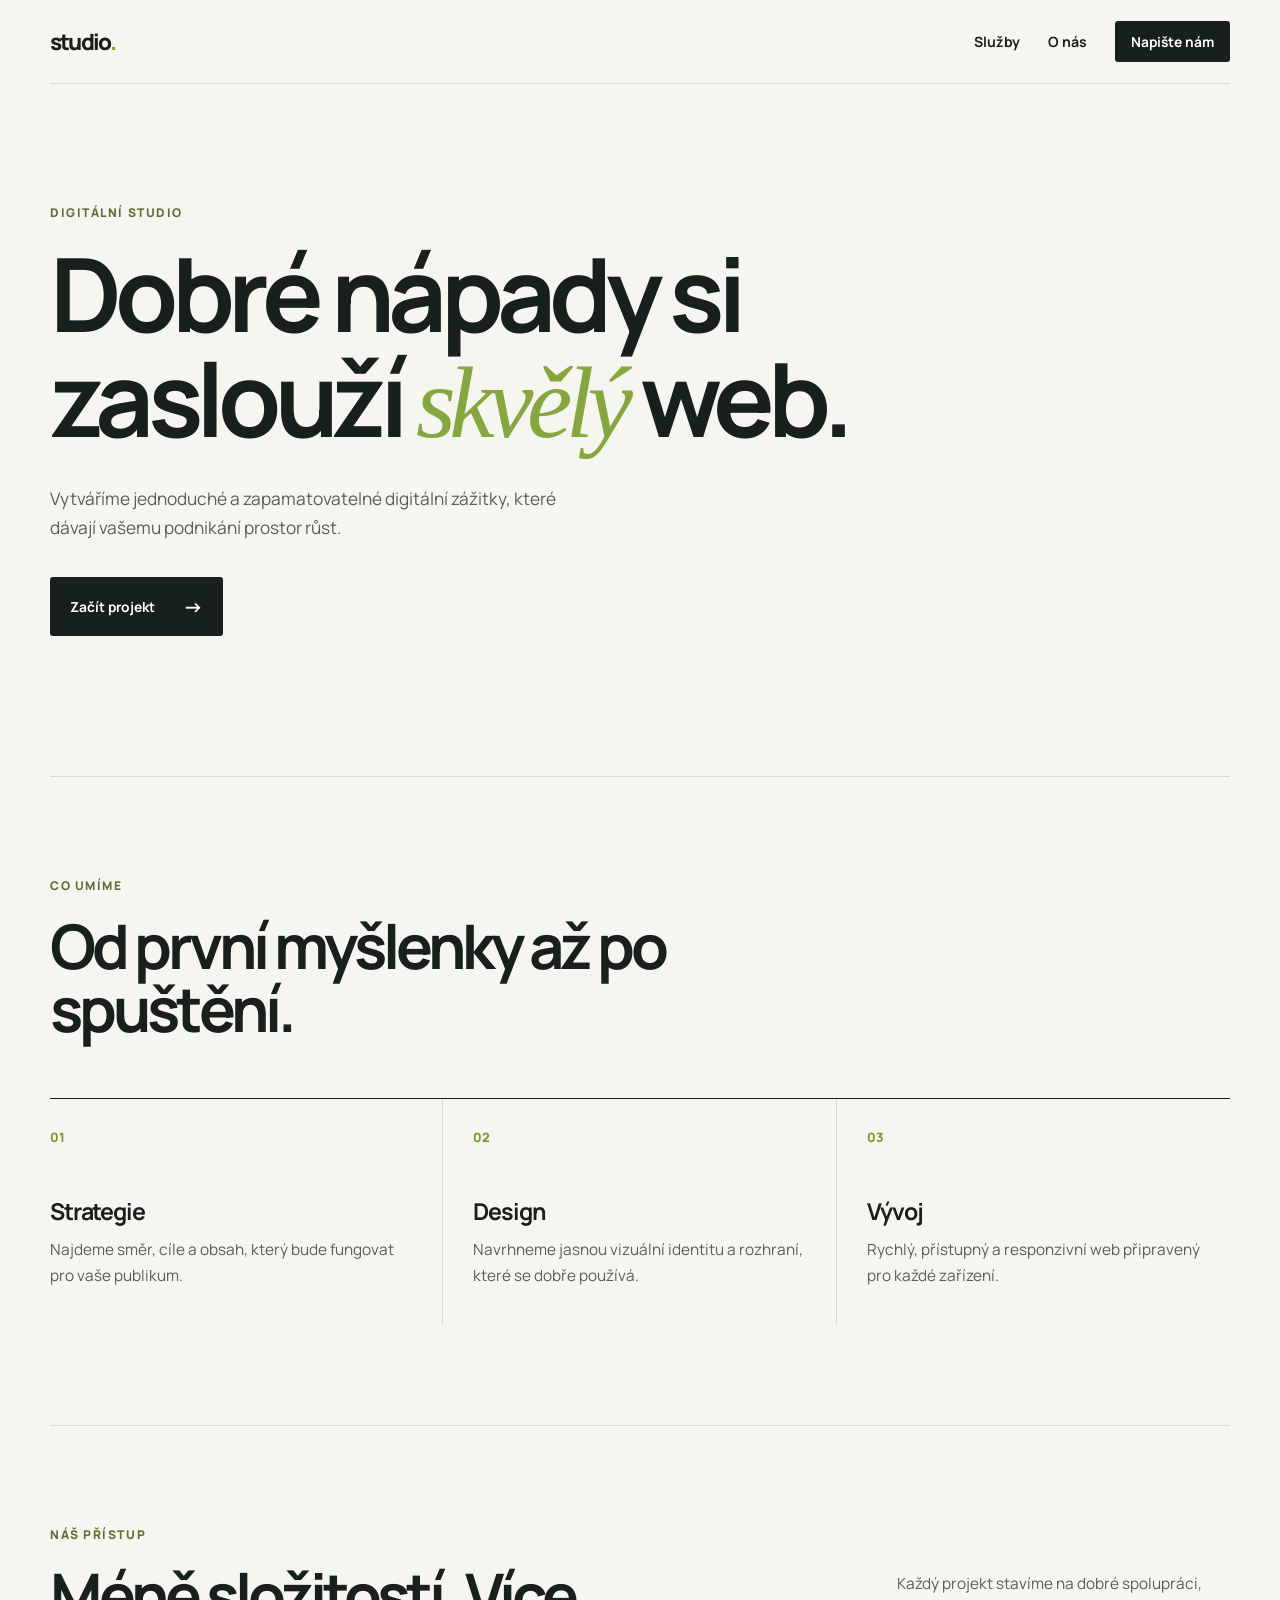
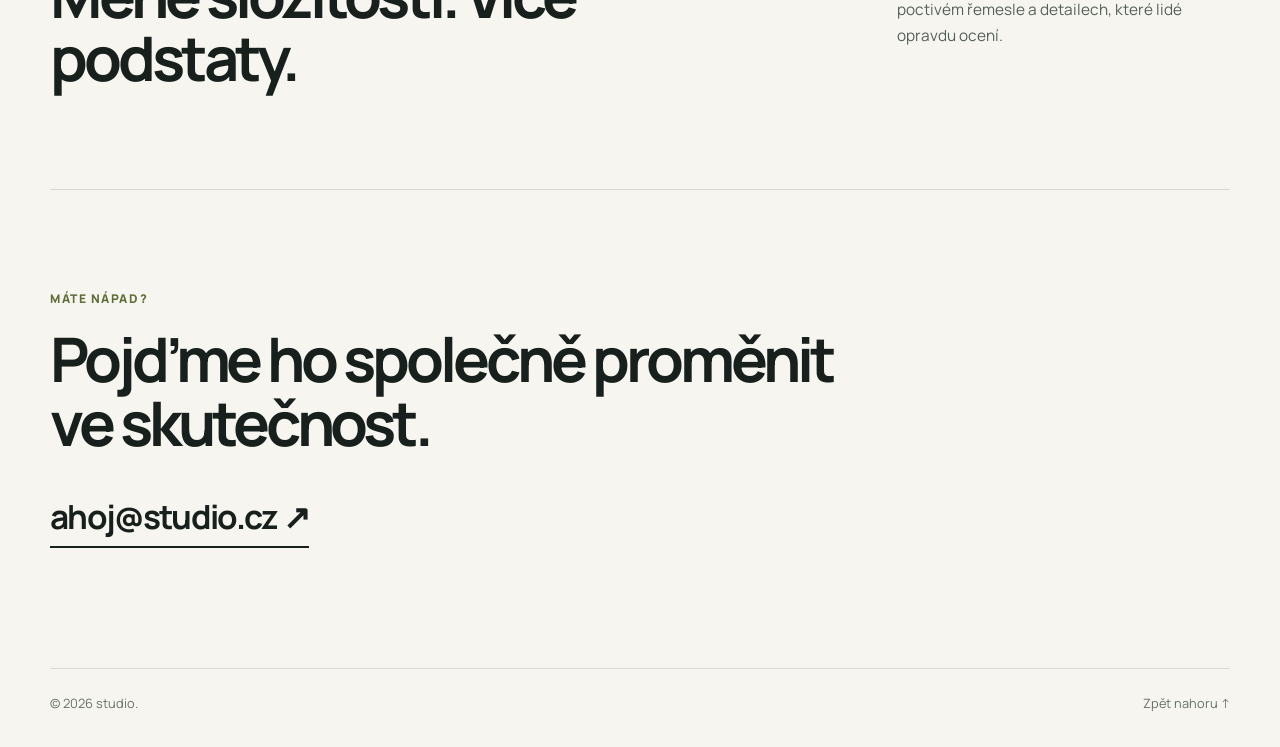
==== index.html @ eb2e9f05 "zacatek" ====
<!DOCTYPE html>
<html lang="cs">
  <head>
    <meta charset="UTF-8" />
    <meta name="viewport" content="width=device-width, initial-scale=1.0" />
    <meta name="description" content="Moderní webová prezentace." />
    <title>Moje stránka</title>
    <link rel="preconnect" href="https://fonts.googleapis.com" />
    <link rel="preconnect" href="https://fonts.gstatic.com" crossorigin />
    <link
      href="https://fonts.googleapis.com/css2?family=Manrope:wght@400;500;600;700;800&display=swap"
      rel="stylesheet"
    />
    <link rel="stylesheet" href="style.css" />
  </head>
  <body>
    <header class="header">
      <a class="logo" href="#uvod" aria-label="Moje stránka – úvod">studio<span>.</span></a>
      <button class="menu-button" type="button" aria-label="Otevřít menu" aria-expanded="false">
        <span></span><span></span>
      </button>
      <nav class="navigation" aria-label="Hlavní navigace">
        <a href="#sluzby">Služby</a>
        <a href="#o-nas">O nás</a>
        <a class="button button-small" href="#kontakt">Napište nám</a>
      </nav>
    </header>

    <main>
      <section class="hero" id="uvod">
        <p class="eyebrow">Digitální studio</p>
        <h1>Dobré nápady si zaslouží <em>skvělý</em> web.</h1>
        <p class="hero-text">Vytváříme jednoduché a zapamatovatelné digitální zážitky, které dávají vašemu podnikání prostor růst.</p>
        <a class="button" href="#kontakt">Začít projekt <span aria-hidden="true">→</span></a>
      </section>

      <section class="services section" id="sluzby">
        <div class="section-heading">
          <p class="eyebrow">Co umíme</p>
          <h2>Od první myšlenky až po spuštění.</h2>
        </div>
        <div class="service-grid">
          <article class="service-card"><span>01</span><h3>Strategie</h3><p>Najdeme směr, cíle a obsah, který bude fungovat pro vaše publikum.</p></article>
          <article class="service-card"><span>02</span><h3>Design</h3><p>Navrhneme jasnou vizuální identitu a rozhraní, které se dobře používá.</p></article>
          <article class="service-card"><span>03</span><h3>Vývoj</h3><p>Rychlý, přístupný a responzivní web připravený pro každé zařízení.</p></article>
        </div>
      </section>

      <section class="about section" id="o-nas">
        <div>
          <p class="eyebrow">Náš přístup</p>
          <h2>Méně složitostí. Více podstaty.</h2>
        </div>
        <p>Každý projekt stavíme na dobré spolupráci, poctivém řemesle a detailech, které lidé opravdu ocení.</p>
      </section>

      <section class="contact section" id="kontakt">
        <p class="eyebrow">Máte nápad?</p>
        <h2>Pojďme ho společně proměnit ve skutečnost.</h2>
        <a href="mailto:ahoj@studio.cz">ahoj@studio.cz <span aria-hidden="true">↗</span></a>
      </section>
    </main>

    <footer><span>© <span id="year"></span> studio.</span><a href="#uvod">Zpět nahoru ↑</a></footer>
    <script src="script.js"></script>
  </body>
</html>
---- style.css ----
:root { --ink:#17201d; --paper:#f7f5ef; --accent:#d8fb7c; --line:#d9d8d1; }
* { box-sizing:border-box; }
html { scroll-behavior:smooth; }
body { margin:0; background:var(--paper); color:var(--ink); font-family:Manrope,Arial,sans-serif; }
a { color:inherit; text-decoration:none; }
.header, main, footer { width:min(1180px, calc(100% - 48px)); margin:auto; }
.header { height:84px; display:flex; align-items:center; justify-content:space-between; border-bottom:1px solid var(--line); }
.logo { font-size:1.4rem; font-weight:800; letter-spacing:-.08em; }.logo span { color:#7fa526; }
.navigation { display:flex; align-items:center; gap:28px; font-size:.88rem; font-weight:700; }.navigation > a:not(.button):hover { opacity:.55; }
.button { background:var(--ink); color:white; display:inline-flex; align-items:center; gap:28px; padding:16px 20px; border-radius:3px; font-size:.86rem; font-weight:700; transition:transform .2s, background .2s; }.button:hover { transform:translateY(-2px); background:#35413d; }.button span { font-size:1.25rem; }.button-small { padding:11px 16px; }
.menu-button { display:none; border:0; background:transparent; padding:8px 0; }.menu-button span { display:block; width:24px; height:2px; background:var(--ink); margin:5px; }
.hero { padding:120px 0 140px; max-width:870px; }.eyebrow { margin:0 0 20px; color:#5d6d37; font-size:.75rem; font-weight:800; letter-spacing:.13em; text-transform:uppercase; }
h1,h2,h3,p { margin-top:0; } h1,h2 { letter-spacing:-.065em; line-height:1.03; } h1 { margin-bottom:28px; font-size:clamp(3.4rem, 8vw, 7.1rem); font-weight:700; } h1 em { color:#86a740; font-family:Georgia,serif; font-weight:400; } .hero-text { max-width:550px; margin-bottom:34px; font-size:1.08rem; line-height:1.7; color:#53605b; }
.section { padding:100px 0; border-top:1px solid var(--line); } h2 { font-size:clamp(2.25rem, 4.8vw, 4.7rem); margin-bottom:0; }.section-heading { max-width:700px; margin-bottom:58px; }
.service-grid { display:grid; grid-template-columns:repeat(3,1fr); border-top:1px solid var(--ink); }.service-card { padding:26px 30px 20px 0; min-height:220px; border-right:1px solid var(--line); }.service-card:not(:first-child) { padding-left:30px; }.service-card:last-child { border-right:0; }.service-card span { color:#78992f; font-weight:800; font-size:.8rem; }.service-card h3 { font-size:1.45rem; letter-spacing:-.05em; margin:48px 0 10px; }.service-card p,.about > p { color:#53605b; line-height:1.7; font-size:.96rem; }
.about { display:grid; grid-template-columns:1.4fr .6fr; gap:70px; }.about > p { margin:45px 0 0; }
.contact { padding-bottom:120px; }.contact h2 { max-width:840px; margin-bottom:40px; }.contact a { display:inline-block; border-bottom:2px solid var(--ink); padding-bottom:7px; font-size:clamp(1.3rem, 2.6vw, 2.2rem); font-weight:700; letter-spacing:-.05em; }.contact a:hover { color:#78992f; border-color:#78992f; }
footer { display:flex; justify-content:space-between; padding:25px 0 35px; border-top:1px solid var(--line); font-size:.8rem; color:#66706c; } footer a:hover { color:var(--ink); }
@media (max-width:700px) { .header,main,footer { width:min(100% - 32px, 1180px); }.header { height:70px; }.menu-button { display:block; position:relative; z-index:2; }.navigation { position:absolute; inset:0; background:var(--paper); display:none; flex-direction:column; justify-content:center; gap:30px; font-size:1.3rem; }.navigation.is-open { display:flex; }.hero { padding:82px 0 96px; }.section { padding:70px 0; }.service-grid,.about { grid-template-columns:1fr; gap:0; }.service-card,.service-card:not(:first-child) { min-height:auto; padding:25px 0; border-right:0; border-bottom:1px solid var(--line); }.service-card h3 { margin:25px 0 8px; }.about > p { margin:35px 0 0; }.contact { padding-bottom:85px; } }
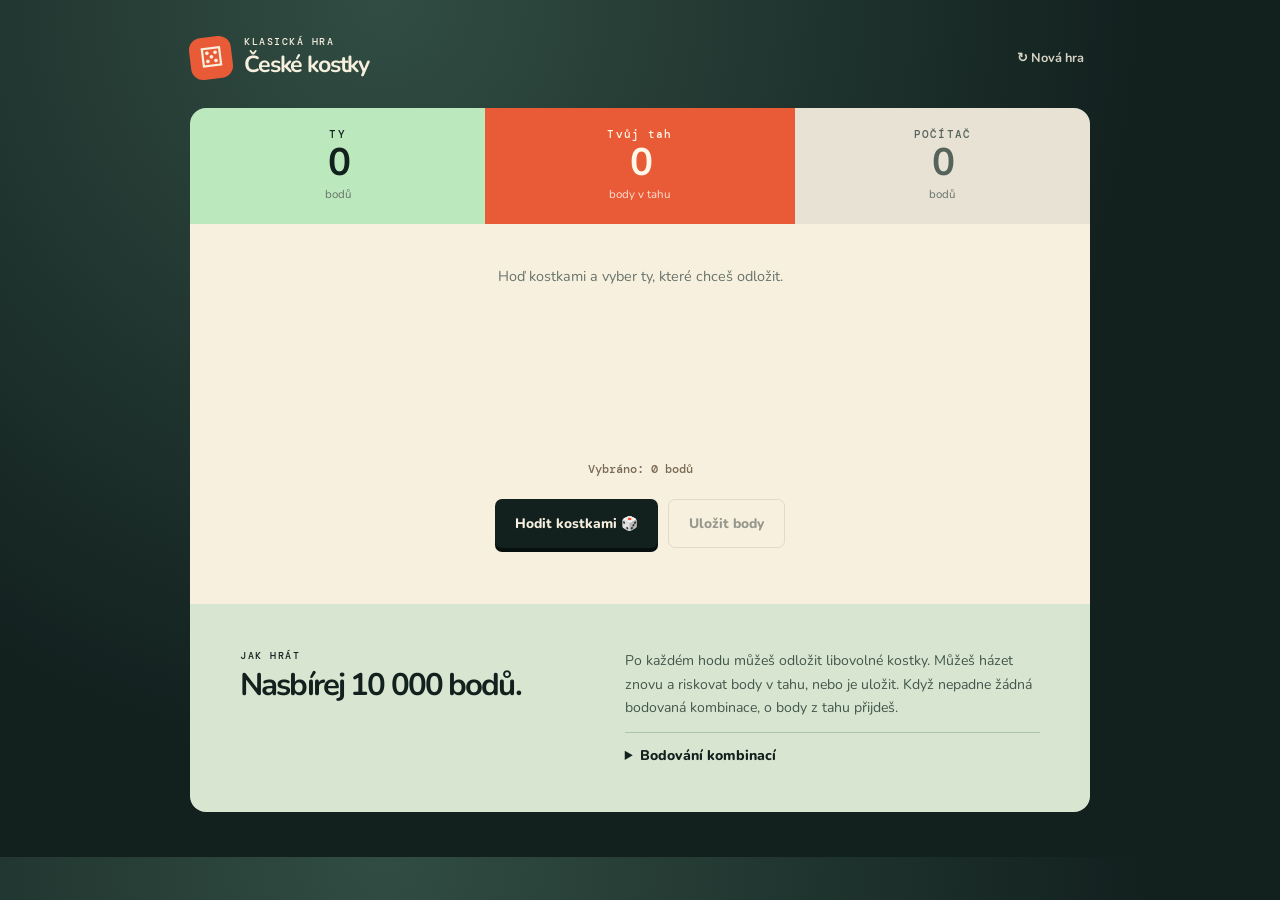
==== commit c48ceedb: "kostky" ====
--- a/index.html
+++ b/index.html
@@ -3,65 +3,42 @@
   <head>
     <meta charset="UTF-8" />
     <meta name="viewport" content="width=device-width, initial-scale=1.0" />
-    <meta name="description" content="Moderní webová prezentace." />
-    <title>Moje stránka</title>
+    <meta name="description" content="České kostky – klasická hra Jedničky a pětky." />
+    <title>České kostky</title>
     <link rel="preconnect" href="https://fonts.googleapis.com" />
     <link rel="preconnect" href="https://fonts.gstatic.com" crossorigin />
-    <link
-      href="https://fonts.googleapis.com/css2?family=Manrope:wght@400;500;600;700;800&display=swap"
-      rel="stylesheet"
-    />
+    <link href="https://fonts.googleapis.com/css2?family=DM+Mono:wght@400;500&family=Nunito:wght@600;700;800;900&display=swap" rel="stylesheet" />
     <link rel="stylesheet" href="style.css" />
   </head>
   <body>
-    <header class="header">
-      <a class="logo" href="#uvod" aria-label="Moje stránka – úvod">studio<span>.</span></a>
-      <button class="menu-button" type="button" aria-label="Otevřít menu" aria-expanded="false">
-        <span></span><span></span>
-      </button>
-      <nav class="navigation" aria-label="Hlavní navigace">
-        <a href="#sluzby">Služby</a>
-        <a href="#o-nas">O nás</a>
-        <a class="button button-small" href="#kontakt">Napište nám</a>
-      </nav>
-    </header>
+    <main class="game-shell">
+      <header>
+        <div class="brand"><span class="die-mini">⚄</span><div><p>KLASICKÁ HRA</p><h1>České kostky</h1></div></div>
+        <button id="new-game" class="text-button" type="button">↻ Nová hra</button>
+      </header>
 
-    <main>
-      <section class="hero" id="uvod">
-        <p class="eyebrow">Digitální studio</p>
-        <h1>Dobré nápady si zaslouží <em>skvělý</em> web.</h1>
-        <p class="hero-text">Vytváříme jednoduché a zapamatovatelné digitální zážitky, které dávají vašemu podnikání prostor růst.</p>
-        <a class="button" href="#kontakt">Začít projekt <span aria-hidden="true">→</span></a>
+      <section class="scoreboard" aria-label="Skóre hry">
+        <div class="score-card player-card active" id="human-card"><span>TY</span><strong id="human-score">0</strong><small>bodů</small></div>
+        <div class="turn-status"><span id="turn-label">Tvůj tah</span><b id="round-score">0</b><small>body v tahu</small></div>
+        <div class="score-card computer-card" id="computer-card"><span>POČÍTAČ</span><strong id="computer-score">0</strong><small>bodů</small></div>
       </section>
 
-      <section class="services section" id="sluzby">
-        <div class="section-heading">
-          <p class="eyebrow">Co umíme</p>
-          <h2>Od první myšlenky až po spuštění.</h2>
-        </div>
-        <div class="service-grid">
-          <article class="service-card"><span>01</span><h3>Strategie</h3><p>Najdeme směr, cíle a obsah, který bude fungovat pro vaše publikum.</p></article>
-          <article class="service-card"><span>02</span><h3>Design</h3><p>Navrhneme jasnou vizuální identitu a rozhraní, které se dobře používá.</p></article>
-          <article class="service-card"><span>03</span><h3>Vývoj</h3><p>Rychlý, přístupný a responzivní web připravený pro každé zařízení.</p></article>
+      <section class="board" aria-live="polite">
+        <p class="hint" id="hint">Hoď kostkami a vyber ty, které chceš odložit.</p>
+        <div class="dice-area" id="dice-area" aria-label="Hrací kostky"></div>
+        <p class="selection-info" id="selection-info">Vybráno: 0 bodů</p>
+        <div class="actions">
+          <button class="primary-button" id="roll-button" type="button">Hodit kostkami <span>🎲</span></button>
+          <button class="secondary-button" id="bank-button" type="button" disabled>Uložit body</button>
         </div>
       </section>
 
-      <section class="about section" id="o-nas">
-        <div>
-          <p class="eyebrow">Náš přístup</p>
-          <h2>Méně složitostí. Více podstaty.</h2>
-        </div>
-        <p>Každý projekt stavíme na dobré spolupráci, poctivém řemesle a detailech, které lidé opravdu ocení.</p>
-      </section>
-
-      <section class="contact section" id="kontakt">
-        <p class="eyebrow">Máte nápad?</p>
-        <h2>Pojďme ho společně proměnit ve skutečnost.</h2>
-        <a href="mailto:ahoj@studio.cz">ahoj@studio.cz <span aria-hidden="true">↗</span></a>
+      <section class="rules">
+        <div><p class="rules-label">JAK HRÁT</p><h2>Nasbírej 10 000 bodů.</h2></div>
+        <div class="rules-text"><p>Po každém hodu můžeš odložit libovolné kostky. Můžeš házet znovu a riskovat body v tahu, nebo je uložit. Když nepadne žádná bodovaná kombinace, o body z tahu přijdeš.</p><details><summary>Bodování kombinací</summary><ul><li>1 = 100 bodů · 5 = 50 bodů</li><li>Trojice: 1 = 1 000, ostatní čísla = hodnota × 100</li><li>Čtyři, pět a šest stejných kostek násobí trojici 2×, 3× a 4×</li><li>Tři páry = 750 · postupka 1–6 = 1 500 bodů</li></ul></details></div>
       </section>
     </main>
-
-    <footer><span>© <span id="year"></span> studio.</span><a href="#uvod">Zpět nahoru ↑</a></footer>
+    <div class="modal hidden" id="modal" role="dialog" aria-modal="true" aria-labelledby="modal-title"><div class="modal-content"><span class="trophy">🏆</span><h2 id="modal-title">Vyhráváš!</h2><p id="modal-text"></p><button class="primary-button" id="play-again" type="button">Hrát znovu</button></div></div>
     <script src="script.js"></script>
   </body>
 </html>
--- a/style.css
+++ b/style.css
@@ -1,19 +1,9 @@
-:root { --ink:#17201d; --paper:#f7f5ef; --accent:#d8fb7c; --line:#d9d8d1; }
-* { box-sizing:border-box; }
-html { scroll-behavior:smooth; }
-body { margin:0; background:var(--paper); color:var(--ink); font-family:Manrope,Arial,sans-serif; }
-a { color:inherit; text-decoration:none; }
-.header, main, footer { width:min(1180px, calc(100% - 48px)); margin:auto; }
-.header { height:84px; display:flex; align-items:center; justify-content:space-between; border-bottom:1px solid var(--line); }
-.logo { font-size:1.4rem; font-weight:800; letter-spacing:-.08em; }.logo span { color:#7fa526; }
-.navigation { display:flex; align-items:center; gap:28px; font-size:.88rem; font-weight:700; }.navigation > a:not(.button):hover { opacity:.55; }
-.button { background:var(--ink); color:white; display:inline-flex; align-items:center; gap:28px; padding:16px 20px; border-radius:3px; font-size:.86rem; font-weight:700; transition:transform .2s, background .2s; }.button:hover { transform:translateY(-2px); background:#35413d; }.button span { font-size:1.25rem; }.button-small { padding:11px 16px; }
-.menu-button { display:none; border:0; background:transparent; padding:8px 0; }.menu-button span { display:block; width:24px; height:2px; background:var(--ink); margin:5px; }
-.hero { padding:120px 0 140px; max-width:870px; }.eyebrow { margin:0 0 20px; color:#5d6d37; font-size:.75rem; font-weight:800; letter-spacing:.13em; text-transform:uppercase; }
-h1,h2,h3,p { margin-top:0; } h1,h2 { letter-spacing:-.065em; line-height:1.03; } h1 { margin-bottom:28px; font-size:clamp(3.4rem, 8vw, 7.1rem); font-weight:700; } h1 em { color:#86a740; font-family:Georgia,serif; font-weight:400; } .hero-text { max-width:550px; margin-bottom:34px; font-size:1.08rem; line-height:1.7; color:#53605b; }
-.section { padding:100px 0; border-top:1px solid var(--line); } h2 { font-size:clamp(2.25rem, 4.8vw, 4.7rem); margin-bottom:0; }.section-heading { max-width:700px; margin-bottom:58px; }
-.service-grid { display:grid; grid-template-columns:repeat(3,1fr); border-top:1px solid var(--ink); }.service-card { padding:26px 30px 20px 0; min-height:220px; border-right:1px solid var(--line); }.service-card:not(:first-child) { padding-left:30px; }.service-card:last-child { border-right:0; }.service-card span { color:#78992f; font-weight:800; font-size:.8rem; }.service-card h3 { font-size:1.45rem; letter-spacing:-.05em; margin:48px 0 10px; }.service-card p,.about > p { color:#53605b; line-height:1.7; font-size:.96rem; }
-.about { display:grid; grid-template-columns:1.4fr .6fr; gap:70px; }.about > p { margin:45px 0 0; }
-.contact { padding-bottom:120px; }.contact h2 { max-width:840px; margin-bottom:40px; }.contact a { display:inline-block; border-bottom:2px solid var(--ink); padding-bottom:7px; font-size:clamp(1.3rem, 2.6vw, 2.2rem); font-weight:700; letter-spacing:-.05em; }.contact a:hover { color:#78992f; border-color:#78992f; }
-footer { display:flex; justify-content:space-between; padding:25px 0 35px; border-top:1px solid var(--line); font-size:.8rem; color:#66706c; } footer a:hover { color:var(--ink); }
-@media (max-width:700px) { .header,main,footer { width:min(100% - 32px, 1180px); }.header { height:70px; }.menu-button { display:block; position:relative; z-index:2; }.navigation { position:absolute; inset:0; background:var(--paper); display:none; flex-direction:column; justify-content:center; gap:30px; font-size:1.3rem; }.navigation.is-open { display:flex; }.hero { padding:82px 0 96px; }.section { padding:70px 0; }.service-grid,.about { grid-template-columns:1fr; gap:0; }.service-card,.service-card:not(:first-child) { min-height:auto; padding:25px 0; border-right:0; border-bottom:1px solid var(--line); }.service-card h3 { margin:25px 0 8px; }.about > p { margin:35px 0 0; }.contact { padding-bottom:85px; } }
+:root { --navy:#12201e; --cream:#f7f0df; --orange:#e95b37; --gold:#ffcc4d; --mint:#bce8bd; --muted:#68736b; }
+* { box-sizing:border-box; } body { margin:0; min-width:320px; background:radial-gradient(circle at 30% 0%, #314d43 0, var(--navy) 48rem); color:var(--navy); font-family:Nunito, sans-serif; }
+.game-shell { width:min(100% - 32px, 900px); margin:0 auto; padding:35px 0 45px; } header { display:flex; justify-content:space-between; align-items:center; color:var(--cream); margin-bottom:28px; }.brand { display:flex; align-items:center; gap:12px; }.die-mini { display:grid; place-items:center; width:42px; height:42px; background:var(--orange); border-radius:12px; font-size:27px; transform:rotate(-7deg); }.brand p,.rules-label { margin:0; letter-spacing:.15em; font:500 .64rem "DM Mono",monospace; }.brand h1 { margin:1px 0 0; font-size:1.45rem; letter-spacing:-.05em; }.text-button { border:0; background:transparent; color:var(--cream); font:700 .8rem Nunito; cursor:pointer; opacity:.85; }.text-button:hover { opacity:1; }
+.scoreboard { display:grid; grid-template-columns:1fr 1.05fr 1fr; margin-top:8px; }.score-card,.turn-status { min-height:112px; padding:20px; text-align:center; }.score-card { background:#e8e2d5; color:#56635b; }.score-card:first-child { border-radius:16px 0 0 0; }.score-card:last-child { border-radius:0 16px 0 0; }.score-card.active { background:var(--mint); color:var(--navy); }.score-card span,.turn-status span { display:block; margin-bottom:3px; font:500 .66rem "DM Mono",monospace; letter-spacing:.11em; }.score-card strong { display:block; font-size:2.4rem; line-height:1; letter-spacing:-.08em; }.score-card small,.turn-status small { color:var(--muted); font-size:.72rem; }.turn-status { background:var(--orange); color:#fff8e9; }.turn-status b { display:block; font-size:2.4rem; letter-spacing:-.08em; line-height:1; }.turn-status small { color:#ffe1d7; }
+.board { min-height:380px; padding:42px 50px 38px; background:var(--cream); text-align:center; }.hint { min-height:22px; margin:0; color:var(--muted); font-size:.9rem; }.dice-area { display:flex; flex-wrap:wrap; justify-content:center; gap:14px; min-height:174px; padding:30px 0; }.die { width:72px; height:72px; border:0; border-radius:16px; box-shadow:0 5px 0 #c8c0ad; background:#fffdf7; color:var(--navy); font-size:3.05rem; line-height:1; cursor:pointer; transition:transform .16s,box-shadow .16s,background .16s; }.die:hover:not(:disabled) { transform:translateY(-3px); }.die.selected { background:var(--gold); box-shadow:0 2px 0 #bf9026; transform:translateY(3px); }.die:disabled { cursor:not-allowed; opacity:.64; }.die.rolling { animation:shake .45s linear; }.selection-info { min-height:18px; margin:0 0 19px; color:#7a6953; font:500 .72rem "DM Mono",monospace; }.actions { display:flex; justify-content:center; gap:10px; }.primary-button,.secondary-button { min-height:49px; border:0; border-radius:7px; padding:0 20px; font:800 .86rem Nunito; cursor:pointer; }.primary-button { background:var(--navy); color:var(--cream); box-shadow:0 4px 0 #07100e; }.primary-button:hover:not(:disabled) { transform:translateY(-1px); box-shadow:0 5px 0 #07100e; }.primary-button:disabled,.secondary-button:disabled { cursor:not-allowed; opacity:.42; }.secondary-button { background:transparent; color:var(--navy); border:1px solid #c7bdab; }.secondary-button:hover:not(:disabled) { background:#ebe2d1; }
+.rules { display:grid; grid-template-columns:.9fr 1.1fr; gap:45px; padding:45px 50px; background:#d8e6d1; border-radius:0 0 16px 16px; }.rules h2 { margin:7px 0 0; font-size:1.95rem; letter-spacing:-.06em; line-height:1.05; }.rules-text { color:#42574c; font-size:.88rem; line-height:1.65; }.rules-text p { margin:0 0 13px; } details { border-top:1px solid #adc5ad; padding-top:11px; } summary { cursor:pointer; color:var(--navy); font-weight:800; } ul { margin:8px 0 0; padding-left:18px; font-size:.81rem; }
+.modal { position:fixed; inset:0; display:grid; place-items:center; padding:20px; background:#09110fcc; }.modal.hidden { display:none; }.modal-content { width:min(100%,390px); padding:40px 30px; background:var(--cream); border-radius:16px; text-align:center; }.trophy { font-size:3rem; }.modal h2 { margin:12px 0 8px; font-size:2rem; }.modal p { color:var(--muted); }.modal .primary-button { margin-top:12px; }
+@keyframes shake { 25% { transform:rotate(8deg) scale(.92); } 60% { transform:rotate(-8deg) scale(1.04); } }
+@media (max-width:600px) { .game-shell { width:min(100% - 20px,900px); padding-top:20px; }.score-card,.turn-status { min-height:95px; padding:15px 5px; }.score-card strong,.turn-status b { font-size:1.85rem; }.board { min-height:350px; padding:30px 16px; }.dice-area { gap:10px; padding:28px 0; }.die { width:62px; height:62px; font-size:2.6rem; }.rules { grid-template-columns:1fr; gap:22px; padding:35px 25px; }.rules h2 { font-size:1.7rem; } }
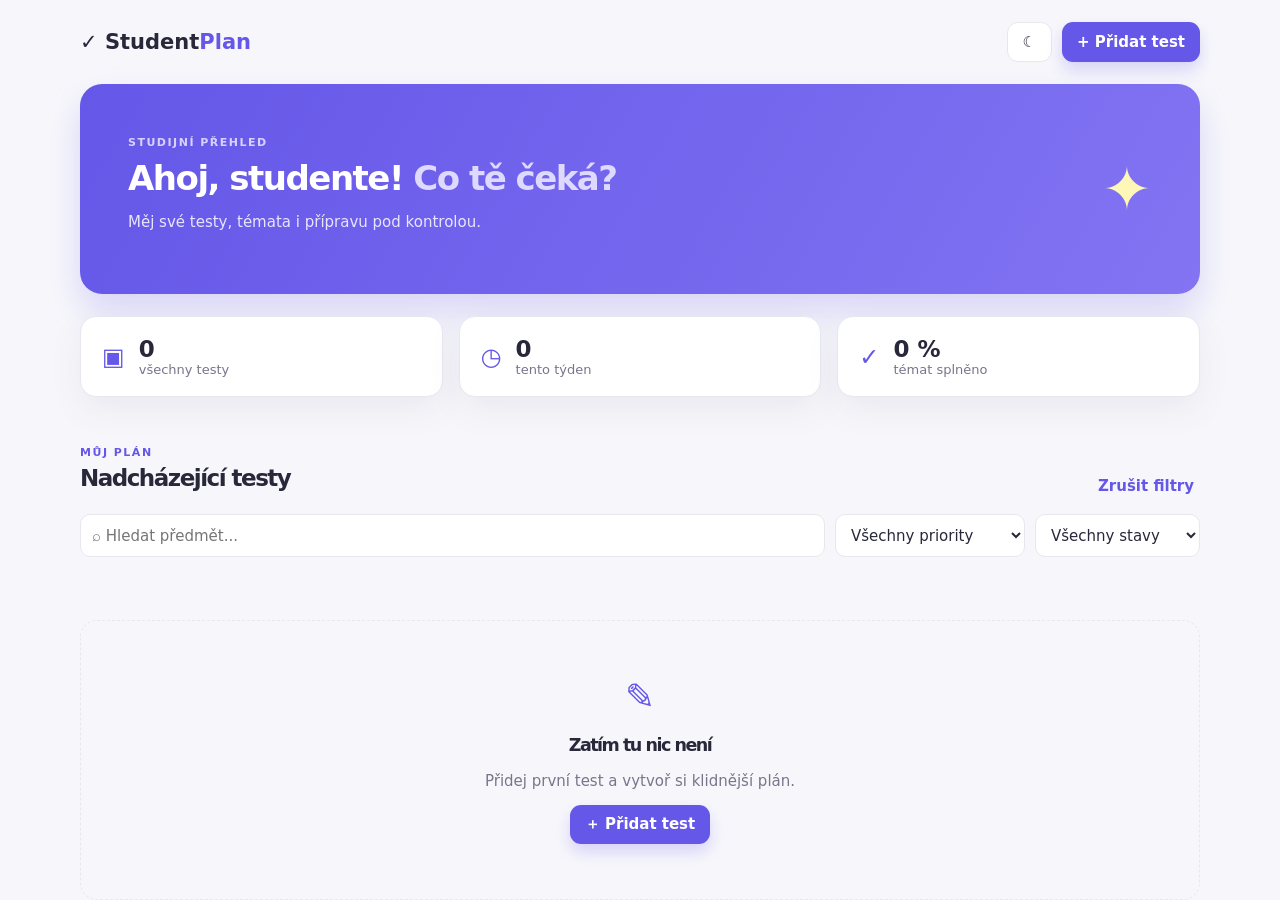
==== commit 975f5e6c: "lednice/test" ====
--- a/index.html
+++ b/index.html
@@ -1,44 +1,69 @@
-<!DOCTYPE html>
+﻿<!doctype html>
 <html lang="cs">
-  <head>
-    <meta charset="UTF-8" />
-    <meta name="viewport" content="width=device-width, initial-scale=1.0" />
-    <meta name="description" content="České kostky – klasická hra Jedničky a pětky." />
-    <title>České kostky</title>
-    <link rel="preconnect" href="https://fonts.googleapis.com" />
-    <link rel="preconnect" href="https://fonts.gstatic.com" crossorigin />
-    <link href="https://fonts.googleapis.com/css2?family=DM+Mono:wght@400;500&family=Nunito:wght@600;700;800;900&display=swap" rel="stylesheet" />
-    <link rel="stylesheet" href="style.css" />
-  </head>
-  <body>
-    <main class="game-shell">
-      <header>
-        <div class="brand"><span class="die-mini">⚄</span><div><p>KLASICKÁ HRA</p><h1>České kostky</h1></div></div>
-        <button id="new-game" class="text-button" type="button">↻ Nová hra</button>
-      </header>
+<head>
+  <meta charset="utf-8">
+  <meta name="viewport" content="width=device-width, initial-scale=1">
+  <title>Student Test Planner</title>
+  <link rel="stylesheet" href="style.css">
+</head>
+<body>
+  <header>
+    <a href="#">✓ Student<span>Plan</span></a>
+    <div>
+      <button id="theme" aria-label="Přepnout režim">☾</button>
+      <button class="primary" id="add">+ Přidat test</button>
+    </div>
+  </header>
 
-      <section class="scoreboard" aria-label="Skóre hry">
-        <div class="score-card player-card active" id="human-card"><span>TY</span><strong id="human-score">0</strong><small>bodů</small></div>
-        <div class="turn-status"><span id="turn-label">Tvůj tah</span><b id="round-score">0</b><small>body v tahu</small></div>
-        <div class="score-card computer-card" id="computer-card"><span>POČÍTAČ</span><strong id="computer-score">0</strong><small>bodů</small></div>
-      </section>
+  <main>
+    <section class="hero">
+      <div>
+        <small>STUDIJNÍ PŘEHLED</small>
+        <h1>Ahoj, studente! <em>Co tě čeká?</em></h1>
+        <p id="welcome"></p>
+      </div>
+      <b aria-hidden="true">✦</b>
+    </section>
 
-      <section class="board" aria-live="polite">
-        <p class="hint" id="hint">Hoď kostkami a vyber ty, které chceš odložit.</p>
-        <div class="dice-area" id="dice-area" aria-label="Hrací kostky"></div>
-        <p class="selection-info" id="selection-info">Vybráno: 0 bodů</p>
-        <div class="actions">
-          <button class="primary-button" id="roll-button" type="button">Hodit kostkami <span>🎲</span></button>
-          <button class="secondary-button" id="bank-button" type="button" disabled>Uložit body</button>
-        </div>
-      </section>
+    <section class="stats" aria-label="Rychlý přehled">
+      <article>▣ <div><strong id="all">0</strong><span>všechny testy</span></div></article>
+      <article>◷ <div><strong id="week">0</strong><span>tento týden</span></div></article>
+      <article>✓ <div><strong id="progress">0 %</strong><span>témat splněno</span></div></article>
+    </section>
 
-      <section class="rules">
-        <div><p class="rules-label">JAK HRÁT</p><h2>Nasbírej 10 000 bodů.</h2></div>
-        <div class="rules-text"><p>Po každém hodu můžeš odložit libovolné kostky. Můžeš házet znovu a riskovat body v tahu, nebo je uložit. Když nepadne žádná bodovaná kombinace, o body z tahu přijdeš.</p><details><summary>Bodování kombinací</summary><ul><li>1 = 100 bodů · 5 = 50 bodů</li><li>Trojice: 1 = 1 000, ostatní čísla = hodnota × 100</li><li>Čtyři, pět a šest stejných kostek násobí trojici 2×, 3× a 4×</li><li>Tři páry = 750 · postupka 1–6 = 1 500 bodů</li></ul></details></div>
-      </section>
-    </main>
-    <div class="modal hidden" id="modal" role="dialog" aria-modal="true" aria-labelledby="modal-title"><div class="modal-content"><span class="trophy">🏆</span><h2 id="modal-title">Vyhráváš!</h2><p id="modal-text"></p><button class="primary-button" id="play-again" type="button">Hrát znovu</button></div></div>
-    <script src="script.js"></script>
-  </body>
+    <section>
+      <div class="heading">
+        <div><small>MŮJ PLÁN</small><h2>Nadcházející testy</h2></div>
+        <button id="clear">Zrušit filtry</button>
+      </div>
+      <div class="filters">
+        <input id="search" type="search" placeholder="⌕ Hledat předmět...">
+        <select id="priority"><option value="all">Všechny priority</option><option value="high">Vysoká priorita</option><option value="medium">Střední priorita</option><option value="low">Nízká priorita</option></select>
+        <select id="status"><option value="all">Všechny stavy</option><option value="open">K učení</option><option value="done">Hotovo</option></select>
+      </div>
+      <div id="list"></div>
+      <div class="empty" id="empty"><b>✎</b><h3>Zatím tu nic není</h3><p>Přidej první test a vytvoř si klidnější plán.</p><button class="primary" id="emptyAdd">＋ Přidat test</button></div>
+    </section>
+  </main>
+
+  <!-- Formulář pro vytvoření nebo úpravu testu. -->
+  <dialog id="modal">
+    <form id="form">
+      <div class="modalHead"><div><small>NOVÝ ZÁZNAM</small><h2 id="modalTitle">Přidat test</h2></div><button type="button" class="close">×</button></div>
+      <input id="id" type="hidden">
+      <div class="grid">
+        <label>Předmět<input id="subject" required placeholder="Např. Matematika"></label>
+        <label>Datum a čas<input id="date" type="datetime-local" required></label>
+        <label>Obtížnost<select id="difficulty"><option value="high">Vysoká</option><option value="medium">Střední</option><option value="low">Nízká</option></select></label>
+        <label class="wide">Poznámka<textarea id="note" placeholder="Na co se zaměřit?"></textarea></label>
+      </div>
+      <div class="topicBox"><b>Témata k naučení</b><small>Enter pro přidání</small><div id="chips"></div><input id="topic" placeholder="Např. Derivace funkcí"></div>
+      <div class="actions"><button type="button" class="close">Zrušit</button><button class="primary">Uložit test</button></div>
+    </form>
+  </dialog>
+
+  <!-- Šablona jedné karty testu, kterou JavaScript naplní daty. -->
+  <template id="card"><article class="card"><div class="date"><b></b><small></small></div><div><div class="cardHead"><div><i></i><h3></h3></div><div><button class="edit">✎</button><button class="delete">×</button></div></div><p class="count"></p><p class="note"></p><div class="prog"><span>Témata k naučení</span><b></b></div><div class="bar"><i></i></div><div class="topics"></div></div></article></template>
+  <script src="script.js"></script>
+</body>
 </html>
--- a/style.css
+++ b/style.css
@@ -1,9 +1,464 @@
-:root { --navy:#12201e; --cream:#f7f0df; --orange:#e95b37; --gold:#ffcc4d; --mint:#bce8bd; --muted:#68736b; }
-* { box-sizing:border-box; } body { margin:0; min-width:320px; background:radial-gradient(circle at 30% 0%, #314d43 0, var(--navy) 48rem); color:var(--navy); font-family:Nunito, sans-serif; }
-.game-shell { width:min(100% - 32px, 900px); margin:0 auto; padding:35px 0 45px; } header { display:flex; justify-content:space-between; align-items:center; color:var(--cream); margin-bottom:28px; }.brand { display:flex; align-items:center; gap:12px; }.die-mini { display:grid; place-items:center; width:42px; height:42px; background:var(--orange); border-radius:12px; font-size:27px; transform:rotate(-7deg); }.brand p,.rules-label { margin:0; letter-spacing:.15em; font:500 .64rem "DM Mono",monospace; }.brand h1 { margin:1px 0 0; font-size:1.45rem; letter-spacing:-.05em; }.text-button { border:0; background:transparent; color:var(--cream); font:700 .8rem Nunito; cursor:pointer; opacity:.85; }.text-button:hover { opacity:1; }
-.scoreboard { display:grid; grid-template-columns:1fr 1.05fr 1fr; margin-top:8px; }.score-card,.turn-status { min-height:112px; padding:20px; text-align:center; }.score-card { background:#e8e2d5; color:#56635b; }.score-card:first-child { border-radius:16px 0 0 0; }.score-card:last-child { border-radius:0 16px 0 0; }.score-card.active { background:var(--mint); color:var(--navy); }.score-card span,.turn-status span { display:block; margin-bottom:3px; font:500 .66rem "DM Mono",monospace; letter-spacing:.11em; }.score-card strong { display:block; font-size:2.4rem; line-height:1; letter-spacing:-.08em; }.score-card small,.turn-status small { color:var(--muted); font-size:.72rem; }.turn-status { background:var(--orange); color:#fff8e9; }.turn-status b { display:block; font-size:2.4rem; letter-spacing:-.08em; line-height:1; }.turn-status small { color:#ffe1d7; }
-.board { min-height:380px; padding:42px 50px 38px; background:var(--cream); text-align:center; }.hint { min-height:22px; margin:0; color:var(--muted); font-size:.9rem; }.dice-area { display:flex; flex-wrap:wrap; justify-content:center; gap:14px; min-height:174px; padding:30px 0; }.die { width:72px; height:72px; border:0; border-radius:16px; box-shadow:0 5px 0 #c8c0ad; background:#fffdf7; color:var(--navy); font-size:3.05rem; line-height:1; cursor:pointer; transition:transform .16s,box-shadow .16s,background .16s; }.die:hover:not(:disabled) { transform:translateY(-3px); }.die.selected { background:var(--gold); box-shadow:0 2px 0 #bf9026; transform:translateY(3px); }.die:disabled { cursor:not-allowed; opacity:.64; }.die.rolling { animation:shake .45s linear; }.selection-info { min-height:18px; margin:0 0 19px; color:#7a6953; font:500 .72rem "DM Mono",monospace; }.actions { display:flex; justify-content:center; gap:10px; }.primary-button,.secondary-button { min-height:49px; border:0; border-radius:7px; padding:0 20px; font:800 .86rem Nunito; cursor:pointer; }.primary-button { background:var(--navy); color:var(--cream); box-shadow:0 4px 0 #07100e; }.primary-button:hover:not(:disabled) { transform:translateY(-1px); box-shadow:0 5px 0 #07100e; }.primary-button:disabled,.secondary-button:disabled { cursor:not-allowed; opacity:.42; }.secondary-button { background:transparent; color:var(--navy); border:1px solid #c7bdab; }.secondary-button:hover:not(:disabled) { background:#ebe2d1; }
-.rules { display:grid; grid-template-columns:.9fr 1.1fr; gap:45px; padding:45px 50px; background:#d8e6d1; border-radius:0 0 16px 16px; }.rules h2 { margin:7px 0 0; font-size:1.95rem; letter-spacing:-.06em; line-height:1.05; }.rules-text { color:#42574c; font-size:.88rem; line-height:1.65; }.rules-text p { margin:0 0 13px; } details { border-top:1px solid #adc5ad; padding-top:11px; } summary { cursor:pointer; color:var(--navy); font-weight:800; } ul { margin:8px 0 0; padding-left:18px; font-size:.81rem; }
-.modal { position:fixed; inset:0; display:grid; place-items:center; padding:20px; background:#09110fcc; }.modal.hidden { display:none; }.modal-content { width:min(100%,390px); padding:40px 30px; background:var(--cream); border-radius:16px; text-align:center; }.trophy { font-size:3rem; }.modal h2 { margin:12px 0 8px; font-size:2rem; }.modal p { color:var(--muted); }.modal .primary-button { margin-top:12px; }
-@keyframes shake { 25% { transform:rotate(8deg) scale(.92); } 60% { transform:rotate(-8deg) scale(1.04); } }
-@media (max-width:600px) { .game-shell { width:min(100% - 20px,900px); padding-top:20px; }.score-card,.turn-status { min-height:95px; padding:15px 5px; }.score-card strong,.turn-status b { font-size:1.85rem; }.board { min-height:350px; padding:30px 16px; }.dice-area { gap:10px; padding:28px 0; }.die { width:62px; height:62px; font-size:2.6rem; }.rules { grid-template-columns:1fr; gap:22px; padding:35px 25px; }.rules h2 { font-size:1.7rem; } }
+﻿:root {
+  --bg:#f7f7fb;
+  --surface:#fff;
+  --text:#29283b;
+  --muted:#77768b;
+  --line:#e8e7f0;
+  --primary:#6557e8;
+  --soft:#efedff;
+  --orange:#f58b51;
+  --shadow:0 12px 35px #2a255012}
+
+body.dark {
+  --bg:#191824;
+  --surface:#252435;
+  --text:#f1effb;
+  --muted:#aaa8bd;
+  --line:#39384a;
+  --primary:#9186ff;
+  --soft:#312e50;
+  --shadow:0 12px 35px #0003}
+
+* {
+  box-sizing:border-box}
+
+body {
+  margin:0;
+  min-width:320px;
+  background:var(--bg);
+  color:var(--text);
+  font:15px system-ui,sans-serif;
+  transition:.25s}
+
+.app,header,main {
+  width:min(100% - 40px,1120px);
+  margin:auto}
+
+header {
+  height:84px;
+  display:flex;
+  justify-content:space-between;
+  align-items:center}
+
+header>div {
+  display:flex;
+  gap:10px}
+
+.brand,a {
+  color:var(--text)}
+
+header a {
+  font-size:21px;
+  font-weight:800;
+  text-decoration:none}
+
+header a span {
+  color:var(--primary)}
+
+button,input,select,textarea {
+  font:inherit}
+
+button {
+  cursor:pointer}
+
+header button,.primary {
+  border-radius:11px;
+  padding:10px 15px;
+  border:1px solid var(--line);
+  background:var(--surface);
+  color:var(--text)}
+
+.primary {
+  border:0;
+  background:var(--primary);
+  color:#fff;
+  font-weight:700;
+  box-shadow:0 8px 16px #6557e839;
+  transition:.2s}
+
+.primary:hover {
+  transform:translateY(-2px)}
+
+.hero {
+  min-height:210px;
+  padding:42px 48px;
+  display:flex;
+  justify-content:space-between;
+  align-items:center;
+  border-radius:22px;
+  background:linear-gradient(120deg,#6557e8,#8274f2);
+  color:#fff;
+  box-shadow:0 18px 35px #6557e835}
+
+.hero small {
+  color:#d7d2ff}
+
+small {
+  font-size:11px;
+  font-weight:700;
+  letter-spacing:1.5px;
+  color:var(--primary)}
+
+h1,h2,h3 {
+  font-family:system-ui,sans-serif;
+  letter-spacing:-1.5px}
+
+h1 {
+  margin:8px 0 0;
+  font-size:34px}
+
+h1 em {
+  font-style:normal;
+  color:#dedaff}
+
+.hero p {
+  color:#e8e5ff}
+
+.hero>b {
+  font-size:60px;
+  color:#fff7b7}
+
+.stats {
+  display:grid;
+  grid-template-columns:repeat(3,1fr);
+  gap:16px;
+  margin:22px 0 45px}
+
+.stats article {
+  display:flex;
+  gap:14px;
+  align-items:center;
+  padding:19px 21px;
+  border:1px solid var(--line);
+  border-radius:16px;
+  background:var(--surface);
+  box-shadow:var(--shadow);
+  font-size:24px;
+  color:var(--primary)}
+
+.stats strong {
+  display:block;
+  color:var(--text);
+  font-size:23px}
+
+.stats span {
+  display:block;
+  font-size:13px;
+  color:var(--muted)}
+
+.heading {
+  display:flex;
+  justify-content:space-between;
+  align-items:end;
+  margin-bottom:18px}
+
+.heading h2 {
+  margin:5px 0;
+  font-size:23px}
+
+.heading button,.actions button:first-child {
+  border:0;
+  background:none;
+  color:var(--primary);
+  font-weight:700}
+
+.filters {
+  display:grid;
+  grid-template-columns:1fr 190px 165px;
+  gap:10px;
+  margin-bottom:18px}
+
+.filters input,.filters select,.grid input,.grid select,textarea,.topicBox input {
+  width:100%;
+  height:43px;
+  padding:0 11px;
+  border:1px solid var(--line);
+  border-radius:10px;
+  background:var(--surface);
+  color:var(--text);
+  outline-color:var(--primary)}
+
+textarea {
+  height:76px!important;
+  padding:10px!important;
+  resize:vertical}
+
+#list {
+  display:grid;
+  gap:13px;
+  padding-bottom:45px}
+
+.card {
+  display:grid;
+  grid-template-columns:74px 1fr;
+  gap:18px;
+  padding:19px;
+  border:1px solid var(--line);
+  border-radius:17px;
+  background:var(--surface);
+  box-shadow:var(--shadow);
+  animation:in .35s}
+
+.card.today {
+  border-color:#f5a45f}
+
+.date {
+  height:62px;
+  display:grid;
+  place-content:center;
+  text-align:center;
+  border-radius:13px;
+  background:var(--soft);
+  color:var(--primary)}
+
+.today .date {
+  background:#fff0e8;
+  color:#dd6e30}
+
+.date b {
+  font-size:22px;
+  line-height:1}
+
+.date small {
+  color:inherit;
+  font-size:10px}
+
+.cardHead {
+  display:flex;
+  justify-content:space-between}
+
+.cardHead>div:first-child {
+  display:flex;
+  align-items:center;
+  gap:9px}
+
+.card h3 {
+  margin:0;
+  font-size:17px}
+
+.cardHead i {
+  width:8px;
+  height:8px;
+  border-radius:50%;
+  background:var(--primary)}
+
+.cardHead i.high {
+  background:#ec6565}
+
+.cardHead i.medium {
+  background:#f3a653}
+
+.cardHead i.low {
+  background:#55b887}
+
+.cardHead button {
+  border:0;
+  background:none;
+  color:var(--muted);
+  font-size:17px}
+
+.count {
+  margin:7px 0;
+  color:var(--primary);
+  font-size:13px;
+  font-weight:700}
+
+.today .count {
+  color:#d96c2d}
+
+.note {
+  margin:8px 0 14px;
+  color:var(--muted)}
+
+.note:empty {
+  display:none}
+
+.prog {
+  display:flex;
+  justify-content:space-between;
+  color:var(--muted);
+  font-size:12px;
+  margin-bottom:7px}
+
+.prog b {
+  color:var(--text)}
+
+.bar {
+  height:6px;
+  border-radius:5px;
+  background:var(--line);
+  overflow:hidden}
+
+.bar i {
+  display:block;
+  height:100%;
+  background:var(--primary);
+  transition:.35s}
+
+.topics,#chips {
+  display:flex;
+  flex-wrap:wrap;
+  gap:7px;
+  margin-top:11px}
+
+.topics label,.chip {
+  padding:5px 9px;
+  border:1px solid var(--line);
+  border-radius:8px;
+  color:var(--muted);
+  font-size:12px}
+
+.topics label:has(input:checked) {
+  color:var(--primary);
+  background:var(--soft);
+  text-decoration:line-through}
+
+.empty {
+  padding:55px;
+  text-align:center;
+  border:1px dashed var(--line);
+  border-radius:17px;
+  color:var(--muted)}
+
+.empty b {
+  font-size:36px;
+  color:var(--primary)}
+
+.empty h3 {
+  color:var(--text)}
+
+.hidden {
+  display:none!important}
+
+dialog {
+  width:min(94vw,600px);
+  padding:0;
+  border:0;
+  border-radius:19px;
+  background:var(--surface);
+  color:var(--text)}
+
+dialog::backdrop {
+  background:#16152280}
+
+dialog form {
+  padding:28px}
+
+.modalHead {
+  display:flex;
+  justify-content:space-between;
+  margin-bottom:24px}
+
+.modalHead button {
+  border:0;
+  background:none;
+  font-size:22px;
+  color:var(--text)}
+
+.grid {
+  display:grid;
+  grid-template-columns:1fr 1fr;
+  gap:15px}
+
+.grid label {
+  display:grid;
+  gap:7px;
+  font-size:13px;
+  font-weight:700}
+
+.grid .wide {
+  grid-column:span 2}
+
+.topicBox {
+  margin-top:17px;
+  padding:15px;
+  border-radius:12px;
+  background:var(--bg)}
+
+.topicBox small {
+  float:right;
+  color:var(--muted)}
+
+.chip {
+  background:var(--soft);
+  color:var(--primary)}
+
+.chip button {
+  border:0;
+  background:none;
+  color:inherit}
+
+.actions {
+  display:flex;
+  justify-content:flex-end;
+  gap:10px;
+  margin-top:23px}
+
+@keyframes in {
+  from {
+  opacity:0;
+  transform:translateY(8px)}
+
+to {
+  opacity:1}
+
+}
+
+@media(max-width:650px) {
+  .app,header,main {
+  width:min(100% - 24px,1120px)}
+
+header {
+  height:70px}
+
+.hero {
+  min-height:180px;
+  padding:30px 25px}
+
+.hero>b {
+  display:none}
+
+h1 {
+  font-size:27px}
+
+.stats {
+  gap:9px;
+  margin:15px 0 33px}
+
+.stats article {
+  padding:13px 9px;
+  gap:8px}
+
+.stats strong {
+  font-size:18px}
+
+.stats span {
+  font-size:11px}
+
+.filters {
+  grid-template-columns:1fr 1fr}
+
+.filters input {
+  grid-column:span 2}
+
+.card {
+  grid-template-columns:57px 1fr;
+  gap:12px;
+  padding:13px}
+
+.date {
+  height:53px}
+
+.grid {
+  grid-template-columns:1fr}
+
+.grid .wide {
+  grid-column:auto}
+
+dialog form {
+  padding:21px}
+
+}
+
+
+
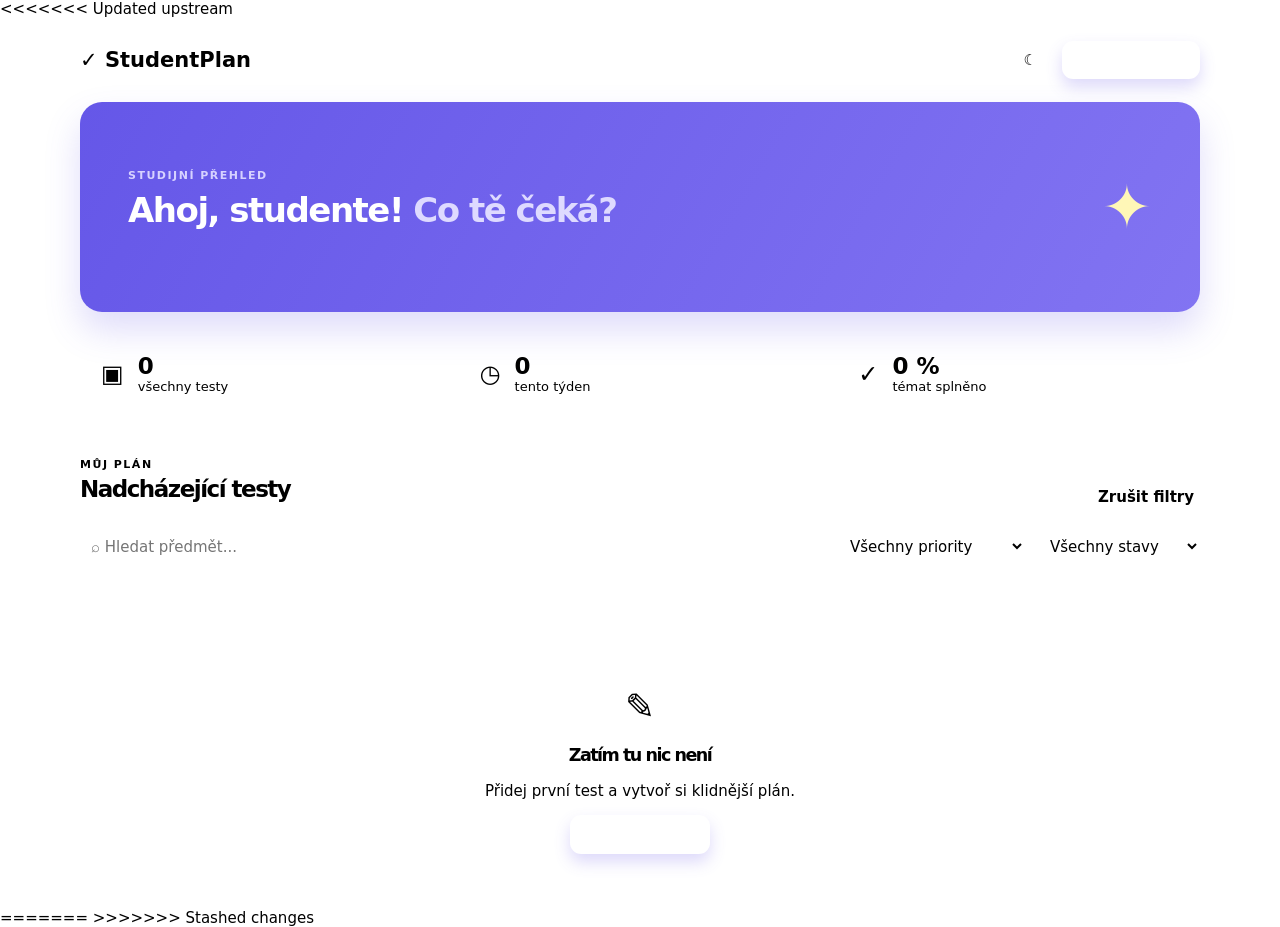
==== commit 2e74126d: "0" ====
--- a/index.html
+++ b/index.html
@@ -1,3 +1,4 @@
+<<<<<<< Updated upstream
 ﻿<!doctype html>
 <html lang="cs">
 <head>
@@ -67,3 +68,6 @@
   <script src="script.js"></script>
 </body>
 </html>
+=======
+
+>>>>>>> Stashed changes
--- a/style.css
+++ b/style.css
@@ -1,3 +1,4 @@
+<<<<<<< Updated upstream
 ﻿:root {
   --bg:#f7f7fb;
   --surface:#fff;
@@ -462,3 +463,5 @@
 
 
 
+=======
+>>>>>>> Stashed changes
